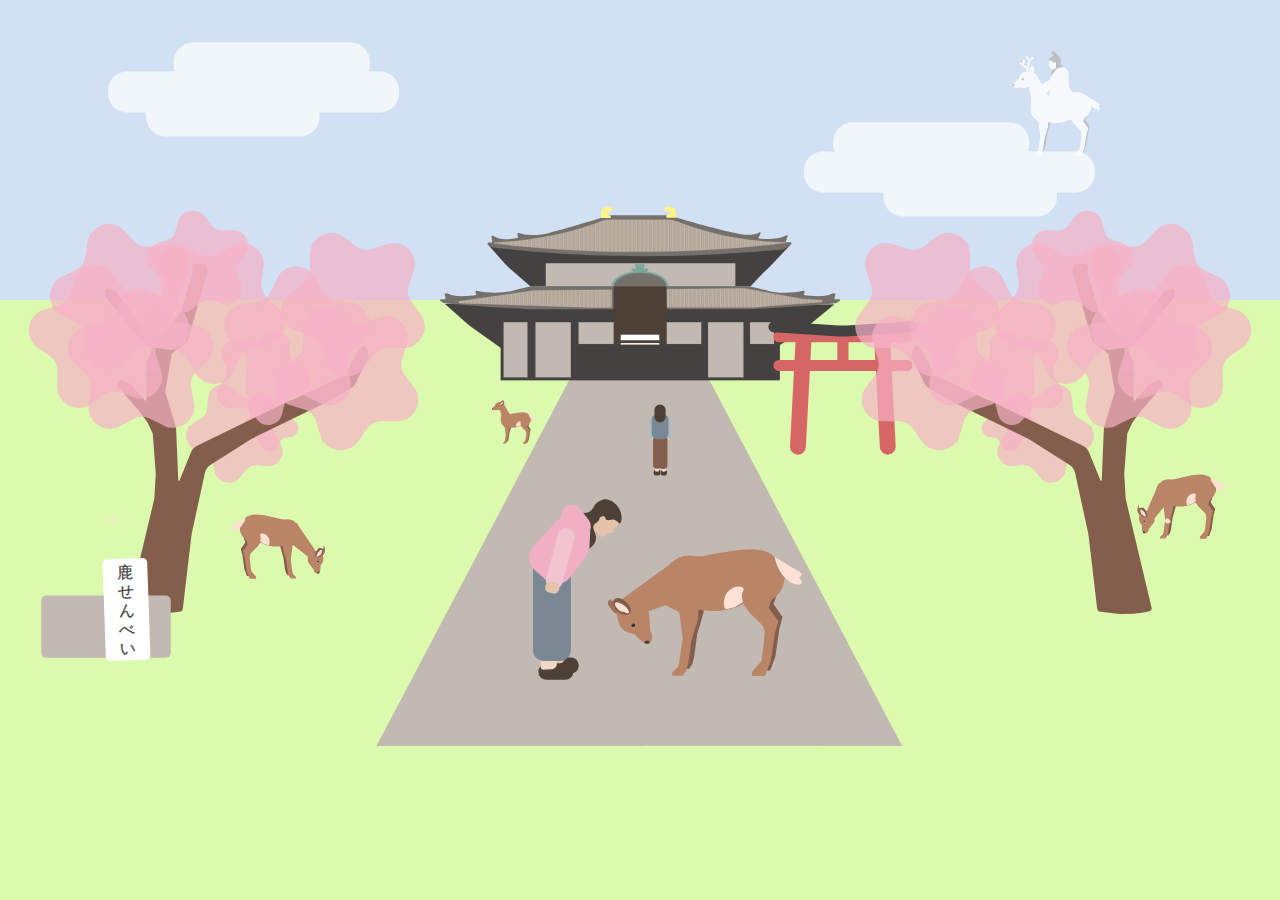
==== index.html @ 78ec2194 "Add files via upload" ====
<!DOCTYPE html>
<html lang="en">
<head>
    <meta charset="UTF-8">
    <meta name="viewport" content="width=device-width, initial-scale=1.0">
    <link rel="stylesheet" href="styles.css">
    <title>Divine Deer</title>
</head>
<body>

    <div class="overlay" id="overlay" onclick="hidePopup()">
        <div class="popup" id="popup" onclick="event.stopPropagation()">
            <h1 id="popup-title">Test</h1>
            <p id="popup-content">Lorem ipsum</p>
        </div>
    </div>


    <script src="script.js"></script>
    
    <div class="sky"></div>
    <div class="scene"></div>
        <img src="svg/todaji.svg" alt="Todaji" class="todaji" id="todaji">
        <img src="svg/shrine.svg" alt="Shrine" class="shrine" id="shrine">
        <img src="svg/senbei.svg" alt="Senbei" class="senbei" id="senbei">

        <img src="svg/deer.svg" alt="Deer" class="deer" id="deer">
        <img src="svg/deerStanding.svg" alt="Deer" class="deerStanding">
        <img src="svg/deerFrame1.svg" alt="Deer" class="deerFrame1">
        <img src="svg/deerFrame2.svg" alt="Deer" class="deerFrame2">

        <img src="svg/ladyBowing.svg" alt="Lady" class="ladyBowing" id="ladyBowing">
        <img src="svg/ladyBackwards.svg" alt="Lady" class="ladyBackwards">


        <img src="svg/sakura.svg" alt="Sakura" class="sakuraLeft">
        <img src="svg/sakura.svg" alt="Sakura" class="sakuraRight">

        <img src="svg/street.svg" alt="Sakura" class="street">

        <img src="svg/cloud.svg" alt="Cloud" class="cloudRight">
        <img src="svg/cloud.svg" alt="Cloud" class="cloudLeft">

        <img src="svg/takemikazuchi.svg" alt="Takemikazuchi" class="takemikazuchi" id="takemikazuchi">

    </div>
    

    <!-- Include your SVG files and additional interactive elements as needed -->

    <script src="script.js"></script>
</body>
</html>
---- styles.css ----
body {
    margin: 0;
    padding: 0;
    display: flex;
    justify-content: center;
    align-items: center;
    min-height: 100vh;
    background-color: #DCFAAE; /* Grass color */
}

.overlay {
    display: none;
    position: fixed;
    top: 0;
    left: 0;
    width: 100%;
    height: 100%;
    background-color: rgba(255, 255, 255, 0.5); /* White with 80% opacity */
    justify-content: center;
    align-items: center;
    z-index: 4;
}

.popup {
    background-color: white;
    border-radius: 30px;
    padding: 20px;
    text-align: center;
    z-index: 5;
}

.scene {
    position: relative;
    width: 90%; /* You can adjust the width of the responsive box */
    max-width: 4000px; /* Set a maximum width if needed */
    min-width: 900px;
    height: 700px; /* Fixed height for the scene */
    /*background-color: white;*/
}


.sky {
    position: absolute;
    width: 100%;
    min-width: 900px;
    /*height: 250px; /* Fixed height for the sky */
    height: 300px; /* Fixed height for the sky */
    background-color: #D1E1F3; /* Sky color */
    top: 0;
}

.todaji {
    position: absolute;
    left: 50%; 
    transform: translateX(-50%); /* Center Todaji horizontally */
    top: 200px;
    width: 400px;
    z-index: 1;
}

.shrine {
    position: absolute;
    left: 60%;
    top: 320px;
    width: 150px;
    z-index: 1;
}

.senbei {
    position: absolute;
    left: 2%;
    top: 520px;
    width: 160px;
    z-index: 3;
}

.deer {
    position: absolute;
    left: 55%;
    transform: translateX(-50%);
    top: 500px;
    width: 200px;
    z-index: 1;
}

.deerStanding {
    position: absolute;
    left: 38%;
    top: 400px;
    width: 50px;
    z-index: 1;
}

.deerFrame1 {
    position: absolute;
    left: 18%;
    top: 490px;
    width: 100px;
    z-index: 1;
    transform: scaleX(-1);
}

.deerFrame2 {
    position: absolute;
    left: 88%;
    top: 450px;
    width: 100px;
    z-index: 1;
}

.ladyBowing {
    position: absolute;
    left: 45%;
    transform: translateX(-50%);
    top: 470px;
    width: 120px;
    z-index: 1;
}

.ladyBackwards {
    position: absolute;
    left: 50%;
    top: 400px;
    height: 80px;
    z-index: 1;
}


.street {
    position: absolute;
    left: 50%;
    transform: translateX(-50%); /* Center horizontally */
    top: 375px;
    width: 530px;
    z-index: 0;
}

.sakuraLeft {
    position: absolute;
    left: 2%;
    top: 200px;
    width: 400px;
    z-index: 2;
}

.sakuraRight {
    position: absolute;
    right: 2%;
    transform: scaleX(-1);
    top: 200px;
    width: 400px;
    z-index: 2;
}


.takemikazuchi {
    position: absolute;
    right: 14%;
    top: 50px;
    width: 100px;
    z-index: 1;
    opacity: 0.8;
}

.cloudRight {
    position: absolute;
    right: 14%;
    top: 100px;
    width: 300px;
    z-index: 1;
    opacity: 0.7;
}

.cloudLeft {
    position: absolute;
    left: 8%;
    top: 20px;
    width: 300px;
    z-index: 1;
    transform: scaleX(-1);
    opacity: 0.7;
}

@media (max-width: 900px) {
    .scene {
        width: 80%; /* Adjust the width proportionally */
        height: 560px; /* Adjust the height proportionally */
    }

    .todaji {
        width: 320px; /* Adjust the width proportionally */
    }

    .street {
        width: 420px; /* Adjust the width proportionally */
        top: 390px;
        transform: translateX(-50%) scaleY(1.4);
    }

    .sakuraLeft,
    .sakuraRight {
        width: 320px; /* Adjust the width proportionally */
        top: 270px;
    }

    .deer {
        width: 250px;
        top: 450px;
    }
}

@media (max-width: 600px) {
    .scene {
        width: 70%; /* Further adjust the width proportionally */
        height: 490px; /* Further adjust the height proportionally */
    }

    .todaji {
        width: 320px; /* Further adjust the width proportionally */
    }

    .street {
        width: 420px; /* Adjust the width proportionally */
        top: 420px;
        transform: translateX(-50%) scaleY(1.6);
    }

    .sakuraLeft,
    .sakuraRight {
        width: 220px; /* Further adjust the width proportionally */
        top: 350px;
    }

    .deer {
        width: 200px;
        top: 500px;
    }
}
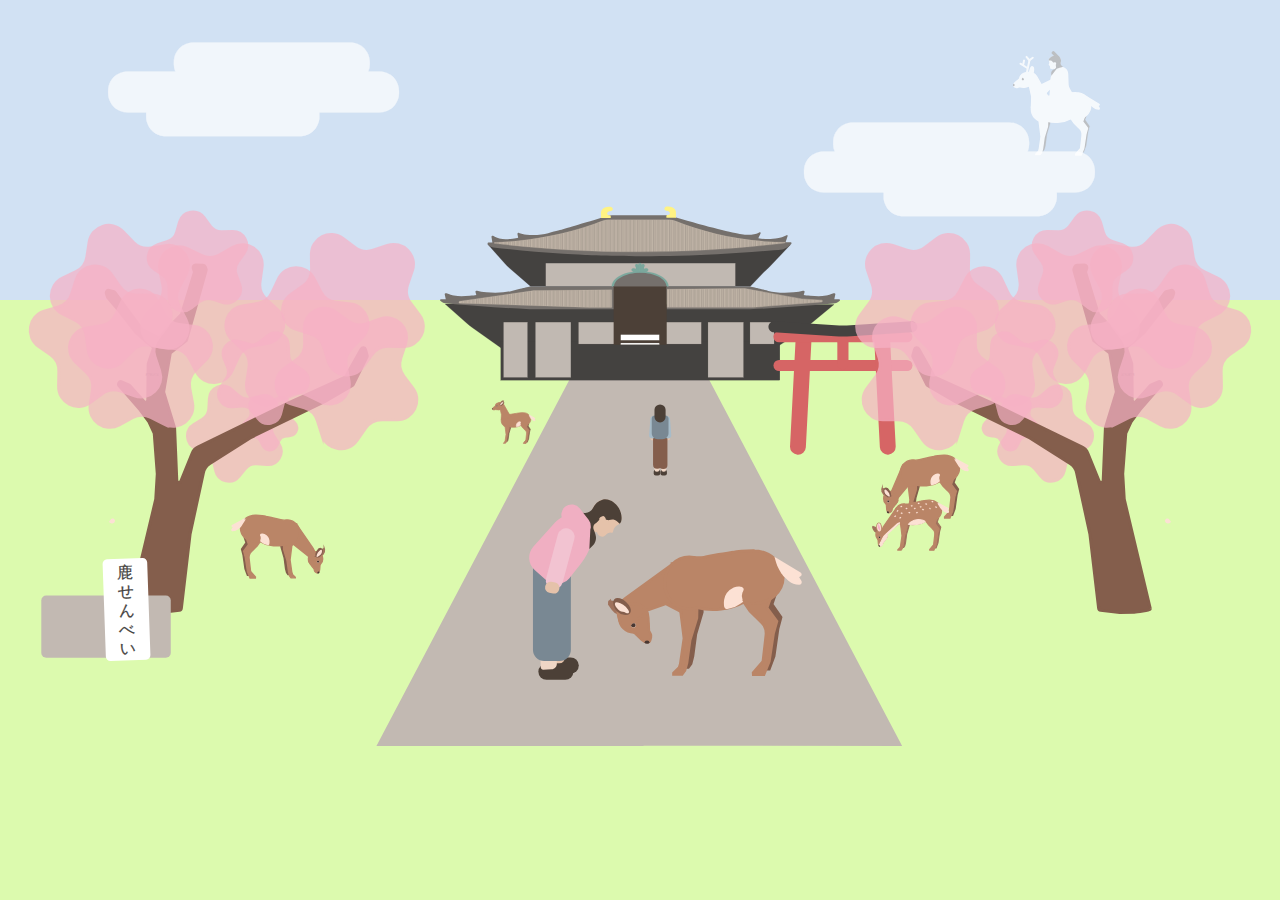
==== commit 9f7cf756: "Add files via upload" ====
--- a/index.html
+++ b/index.html
@@ -28,6 +28,7 @@
         <img src="svg/deerStanding.svg" alt="Deer" class="deerStanding">
         <img src="svg/deerFrame1.svg" alt="Deer" class="deerFrame1">
         <img src="svg/deerFrame2.svg" alt="Deer" class="deerFrame2">
+        <img src="svg/babyDeer.svg" alt="Deer" class="babyDeer" id="babyDeer">
 
         <img src="svg/ladyBowing.svg" alt="Lady" class="ladyBowing" id="ladyBowing">
         <img src="svg/ladyBackwards.svg" alt="Lady" class="ladyBackwards">
--- a/styles.css
+++ b/styles.css
@@ -1,3 +1,6 @@
+@import url('https://fonts.googleapis.com/css2?family=Roboto&display=swap');
+@import url('https://fonts.googleapis.com/css2?family=Roboto:wght@400;700&display=swap');
+
 body {
     margin: 0;
     padding: 0;
@@ -27,6 +30,19 @@
     padding: 20px;
     text-align: center;
     z-index: 5;
+    max-width: 80%;
+    margin: 0 auto;
+}
+
+#popup-title {
+    text-align: center;
+    font-family: 'Roboto', sans-serif;
+    font-style: bold;
+}
+
+#popup-content {
+    text-align: left;
+    font-family: 'Roboto', sans-serif;
 }
 
 .scene {
@@ -102,10 +118,18 @@
 
 .deerFrame2 {
     position: absolute;
-    left: 88%;
-    top: 450px;
+    left: 68%;
+    top: 430px;
     width: 100px;
     z-index: 1;
+}
+
+.babyDeer {
+    position: absolute;
+    left: 68%;
+    top: 480px;
+    width: 80px;
+    z-index: 2;
 }
 
 .ladyBowing {
@@ -204,36 +228,52 @@
     }
 
     .deer {
-        width: 250px;
-        top: 450px;
+        width: 150px;
+        top: 540px;
+    }
+
+    .ladyBowing {
+        width: 90px;
+        top: 520px;
+        left: 40%;
     }
 }
 
 @media (max-width: 600px) {
     .scene {
-        width: 70%; /* Further adjust the width proportionally */
-        height: 490px; /* Further adjust the height proportionally */
+        width: 70%;
+        height: 490px;
     }
 
     .todaji {
-        width: 320px; /* Further adjust the width proportionally */
+        width: 320px; 
     }
 
     .street {
-        width: 420px; /* Adjust the width proportionally */
+        width: 420px;
         top: 420px;
         transform: translateX(-50%) scaleY(1.6);
     }
 
     .sakuraLeft,
     .sakuraRight {
-        width: 220px; /* Further adjust the width proportionally */
+        width: 220px;
         top: 350px;
     }
 
     .deer {
-        width: 200px;
-        top: 500px;
-    }
-}
-
+        width: 120px;
+        top: 575px;
+    }
+
+    .ladyBowing {
+        width: 70px;
+        top: 560px;
+    }
+
+    .senbei {
+        top: 520px;
+        width: 90px;
+    }
+}
+
